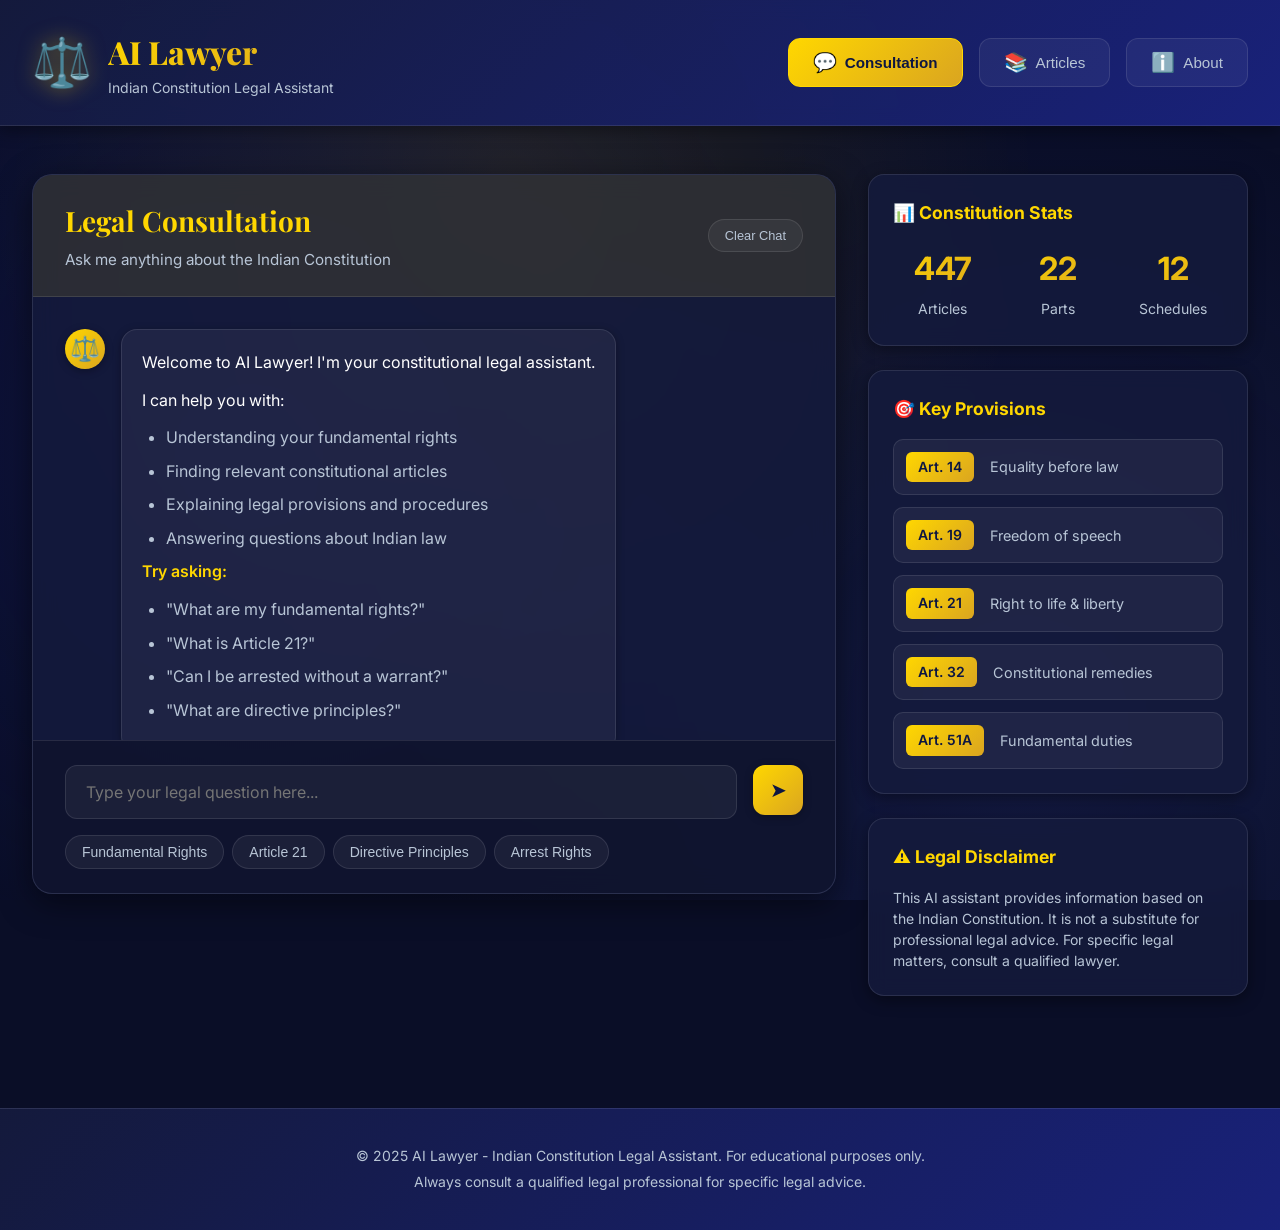
==== docs/index.html @ 5bee1198 "Added files" ====
<!DOCTYPE html>
<html lang="en">

<head>
    <meta charset="UTF-8">
    <meta name="viewport" content="width=device-width, initial-scale=1.0">
    <meta http-equiv="Cache-Control" content="no-cache, no-store, must-revalidate">
    <meta http-equiv="Pragma" content="no-cache">
    <meta http-equiv="Expires" content="0">
    <title>AI Lawyer - Indian Constitution Legal Assistant</title>
    <meta name="description"
        content="AI-powered legal consultation based on the Indian Constitution. Get instant legal advice and explore constitutional provisions.">
    <link rel="preconnect" href="https://fonts.googleapis.com">
    <link rel="preconnect" href="https://fonts.gstatic.com" crossorigin>
    <link
        href="https://fonts.googleapis.com/css2?family=Inter:wght@300;400;500;600;700;800&family=Playfair+Display:wght@600;700;800&display=swap"
        rel="stylesheet">
    <link rel="stylesheet" href="static/style.css">
</head>

<body>
    <!-- Header -->
    <header class="header">
        <div class="container">
            <div class="header-content">
                <div class="logo">
                    <div class="logo-icon">⚖️</div>
                    <div class="logo-text">
                        <h1>AI Lawyer</h1>
                        <p>Indian Constitution Legal Assistant</p>
                    </div>
                </div>
                <nav class="nav">
                    <button class="nav-btn active" data-section="consultation">
                        <span class="icon">💬</span>
                        Consultation
                    </button>
                    <button class="nav-btn" data-section="articles">
                        <span class="icon">📚</span>
                        Articles
                    </button>
                    <button class="nav-btn" data-section="about">
                        <span class="icon">ℹ️</span>
                        About
                    </button>
                </nav>
            </div>
        </div>
    </header>

    <!-- Main Content -->
    <main class="main">
        <div class="container">
            <!-- Consultation Section -->
            <section id="consultation" class="section active">
                <div class="consultation-layout">
                    <!-- Chat Interface -->
                    <div class="chat-container">
                        <div class="chat-header">
                            <div class="chat-header-info">
                                <h2>Legal Consultation</h2>
                                <p>Ask me anything about the Indian Constitution</p>
                            </div>
                            <button id="clearChat" class="quick-btn" style="margin-left: auto; padding: 0.5rem 1rem; font-size: 0.8rem;">Clear Chat</button>
                        </div>

                        <div class="chat-messages" id="chatMessages">
                            <div class="message bot-message">
                                <div class="message-avatar">⚖️</div>
                                <div class="message-content">
                                    <div class="message-text">
                                        <p>Welcome to AI Lawyer! I'm your constitutional legal assistant.</p>
                                        <p>I can help you with:</p>
                                        <ul>
                                            <li>Understanding your fundamental rights</li>
                                            <li>Finding relevant constitutional articles</li>
                                            <li>Explaining legal provisions and procedures</li>
                                            <li>Answering questions about Indian law</li>
                                        </ul>
                                        <p><strong>Try asking:</strong></p>
                                        <ul>
                                            <li>"What are my fundamental rights?"</li>
                                            <li>"What is Article 21?"</li>
                                            <li>"Can I be arrested without a warrant?"</li>
                                            <li>"What are directive principles?"</li>
                                        </ul>
                                    </div>
                                </div>
                            </div>
                        </div>

                        <div class="chat-input-container">
                            <div class="chat-input-wrapper">
                                <textarea id="chatInput" class="chat-input"
                                    placeholder="Type your legal question here..." rows="1"></textarea>
                                <button id="sendBtn" class="send-btn">
                                    <span class="send-icon">➤</span>
                                </button>
                            </div>
                            <div class="quick-questions">
                                <button class="quick-btn" data-question="What are my fundamental rights?">Fundamental
                                    Rights</button>
                                <button class="quick-btn" data-question="What is Article 21?">Article 21</button>
                                <button class="quick-btn" data-question="What are directive principles?">Directive
                                    Principles</button>
                                <button class="quick-btn" data-question="What are my rights if arrested?">Arrest
                                    Rights</button>
                            </div>
                        </div>
                    </div>

                    <!-- Sidebar Info -->
                    <div class="sidebar">
                        <div class="info-card">
                            <h3>📊 Constitution Stats</h3>
                            <div class="stats">
                                <div class="stat-item">
                                    <div class="stat-number">447</div>
                                    <div class="stat-label">Articles</div>
                                </div>
                                <div class="stat-item">
                                    <div class="stat-number">22</div>
                                    <div class="stat-label">Parts</div>
                                </div>
                                <div class="stat-item">
                                    <div class="stat-number">12</div>
                                    <div class="stat-label">Schedules</div>
                                </div>
                            </div>
                        </div>

                        <div class="info-card">
                            <h3>🎯 Key Provisions</h3>
                            <div class="provisions-list">
                                <a href="#" class="provision-item" data-article="14">
                                    <span class="provision-number">Art. 14</span>
                                    <span class="provision-text">Equality before law</span>
                                </a>
                                <a href="#" class="provision-item" data-article="19">
                                    <span class="provision-number">Art. 19</span>
                                    <span class="provision-text">Freedom of speech</span>
                                </a>
                                <a href="#" class="provision-item" data-article="21">
                                    <span class="provision-number">Art. 21</span>
                                    <span class="provision-text">Right to life & liberty</span>
                                </a>
                                <a href="#" class="provision-item" data-article="32">
                                    <span class="provision-number">Art. 32</span>
                                    <span class="provision-text">Constitutional remedies</span>
                                </a>
                                <a href="#" class="provision-item" data-article="51A">
                                    <span class="provision-number">Art. 51A</span>
                                    <span class="provision-text">Fundamental duties</span>
                                </a>
                            </div>
                        </div>

                        <div class="info-card disclaimer-card">
                            <h3>⚠️ Legal Disclaimer</h3>
                            <p>This AI assistant provides information based on the Indian Constitution. It is not a
                                substitute for professional legal advice. For specific legal matters, consult a
                                qualified lawyer.</p>
                        </div>
                    </div>
                </div>
            </section>

            <!-- Articles Section -->
            <section id="articles" class="section">
                <div class="articles-header">
                    <h2>Browse Constitutional Articles</h2>
                    <div class="search-container">
                        <input type="text" id="articleSearch" class="search-input"
                            placeholder="Search articles by number, title, or keyword...">
                        <button class="search-btn">🔍</button>
                    </div>
                </div>

                <div class="parts-grid" id="partsGrid">
                    <!-- Parts will be loaded dynamically -->
                </div>

                <div class="articles-list" id="articlesList">
                    <!-- Articles will be loaded dynamically -->
                </div>
            </section>

            <!-- About Section -->
            <section id="about" class="section">
                <div class="about-content">
                    <h2>About AI Lawyer</h2>

                    <div class="about-card">
                        <h3>🏛️ What is AI Lawyer?</h3>
                        <p>AI Lawyer is an intelligent legal assistant that helps you understand and navigate the Indian
                            Constitution. Built with advanced AI technology, it provides instant access to the
                            articles of the Constitution and offers contextual legal guidance.</p>
                    </div>

                    <div class="about-card">
                        <h3>⚡ Features</h3>
                        <ul class="features-list">
                            <li><strong>AI-Powered Consultation:</strong> Ask legal questions in natural language and
                                get instant, relevant answers based on constitutional provisions.</li>
                            <li><strong>Comprehensive Database:</strong> Access articles of the Indian
                                Constitution, organized by parts and topics.</li>
                            <li><strong>Smart Search:</strong> Find specific articles, rights, and provisions quickly
                                with intelligent keyword matching.</li>
                            <li><strong>Contextual Advice:</strong> Get explanations tailored to your specific legal
                                queries with relevant article citations.</li>
                            <li><strong>User-Friendly Interface:</strong> Modern, intuitive design makes legal research
                                accessible to everyone.</li>
                        </ul>
                    </div>

                    <div class="about-card">
                        <h3>📖 Coverage</h3>
                        <div class="coverage-grid">
                            <div class="coverage-item">
                                <h4>Part III</h4>
                                <p>Fundamental Rights (Articles 12-35)</p>
                            </div>
                            <div class="coverage-item">
                                <h4>Part IV</h4>
                                <p>Directive Principles (Articles 36-51)</p>
                            </div>
                            <div class="coverage-item">
                                <h4>Part IVA</h4>
                                <p>Fundamental Duties (Article 51A)</p>
                            </div>
                            <div class="coverage-item">
                                <h4>Part V</h4>
                                <p>The Union (Articles 52-151)</p>
                            </div>
                            <div class="coverage-item">
                                <h4>All Parts</h4>
                                <p>Complete Constitution Coverage</p>
                            </div>
                            <div class="coverage-item">
                                <h4>Amendments</h4>
                                <p>Including Latest Updates</p>
                            </div>
                        </div>
                    </div>

                    <div class="about-card">
                        <h3>🔒 Privacy & Accuracy</h3>
                        <p>Your queries are processed securely and are not stored. All constitutional text is sourced
                            from official government publications. However, this tool is for informational purposes only
                            and does not constitute legal advice.</p>
                    </div>

                    <div class="about-card tech-stack">
                        <h3>🛠️ Technology Stack</h3>
                        <div class="tech-tags">
                            <span class="tech-tag">HTML5</span>
                            <span class="tech-tag">CSS3</span>
                            <span class="tech-tag">JavaScript</span>
                        </div>
                    </div>
                </div>
            </section>
        </div>
    </main>

    <!-- Footer -->
    <footer class="footer">
        <div class="container">
            <p>&copy; 2025 AI Lawyer - Indian Constitution Legal Assistant. For educational purposes only.</p>
            <p>Always consult a qualified legal professional for specific legal advice.</p>
        </div>
    </footer>

    <!-- Loading Overlay -->
    <div class="loading-overlay" id="loadingOverlay">
        <div class="loading-spinner"></div>
        <p>Processing your query...</p>
    </div>

    <!-- Article Detail Modal -->
    <div class="article-modal" id="articleModal">
        <div class="article-modal-backdrop"></div>
        <div class="article-modal-container">
            <div class="article-modal-header">
                <div class="article-modal-number" id="modalArticleNumber"></div>
                <div class="article-modal-title-section">
                    <h2 class="article-modal-title" id="modalArticleTitle"></h2>
                    <p class="article-modal-part" id="modalArticlePart"></p>
                </div>
                <button class="article-modal-close" id="modalCloseBtn" aria-label="Close modal">
                    <span>✕</span>
                </button>
            </div>
            <div class="article-modal-body">
                <div class="article-modal-text" id="modalArticleText"></div>
            </div>
        </div>
    </div>

    <button id="scrollTopBtn" class="scroll-top-btn" title="Go to top">↑</button>

    <script src="static/script.js"></script>
</body>

</html>
---- docs/static/style.css ----
/* ===== CSS Variables ===== */
:root {
    --primary-color: #1a237e;
    --primary-light: #3949ab;
    --primary-dark: #0d1642;
    --accent-gold: #ffd700;
    --accent-gold-dark: #daa520;
    --bg-dark: #0a0e27;
    --bg-card: #151b3d;
    --bg-card-hover: #1e2651;
    --text-primary: #ffffff;
    --text-secondary: #b8c5d6;
    --text-muted: #7a8ba3;
    --border-color: rgba(255, 255, 255, 0.1);
    --success-color: #4caf50;
    --error-color: #f44336;
    --shadow-sm: 0 2px 8px rgba(0, 0, 0, 0.3);
    --shadow-md: 0 4px 16px rgba(0, 0, 0, 0.4);
    --shadow-lg: 0 8px 32px rgba(0, 0, 0, 0.5);
    --gradient-primary: linear-gradient(135deg, #1a237e 0%, #3949ab 100%);
    --gradient-gold: linear-gradient(135deg, #ffd700 0%, #daa520 100%);
    --gradient-card: linear-gradient(135deg, rgba(21, 27, 61, 0.95) 0%, rgba(26, 35, 126, 0.95) 100%);
}

/* ===== Reset & Base Styles ===== */
* {
    margin: 0;
    padding: 0;
    box-sizing: border-box;
}

body {
    font-family: 'Inter', -apple-system, BlinkMacSystemFont, 'Segoe UI', Roboto, sans-serif;
    background: var(--bg-dark);
    color: var(--text-primary);
    line-height: 1.6;
    overflow-x: hidden;
}

/* Animated background */
body::before {
    content: '';
    position: fixed;
    top: 0;
    left: 0;
    width: 100%;
    height: 100%;
    background:
        radial-gradient(circle at 20% 50%, rgba(26, 35, 126, 0.3) 0%, transparent 50%),
        radial-gradient(circle at 80% 80%, rgba(57, 73, 171, 0.2) 0%, transparent 50%),
        radial-gradient(circle at 40% 20%, rgba(255, 215, 0, 0.1) 0%, transparent 50%);
    z-index: -1;
    animation: backgroundShift 20s ease-in-out infinite;
}

@keyframes backgroundShift {

    0%,
    100% {
        opacity: 1;
        transform: scale(1);
    }

    50% {
        opacity: 0.8;
        transform: scale(1.1);
    }
}

.container {
    max-width: 1400px;
    margin: 0 auto;
    padding: 0 2rem;
}

/* ===== Header ===== */
.header {
    background: var(--gradient-card);
    backdrop-filter: blur(10px);
    border-bottom: 1px solid var(--border-color);
    padding: 1.5rem 0;
    position: sticky;
    top: 0;
    z-index: 100;
    box-shadow: var(--shadow-md);
}

.header-content {
    display: flex;
    justify-content: space-between;
    align-items: center;
    gap: 2rem;
}

.logo {
    display: flex;
    align-items: center;
    gap: 1rem;
}

.logo-icon {
    font-size: 3rem;
    filter: drop-shadow(0 0 10px rgba(255, 215, 0, 0.5));
    animation: pulse 3s ease-in-out infinite;
}

@keyframes pulse {

    0%,
    100% {
        transform: scale(1);
    }

    50% {
        transform: scale(1.1);
    }
}

.logo-text h1 {
    font-family: 'Playfair Display', serif;
    font-size: 2rem;
    font-weight: 800;
    background: var(--gradient-gold);
    -webkit-background-clip: text;
    -webkit-text-fill-color: transparent;
    background-clip: text;
    margin: 0;
}

.logo-text p {
    font-size: 0.875rem;
    color: var(--text-secondary);
    margin: 0;
}

.nav {
    display: flex;
    gap: 1rem;
}

.nav-btn {
    background: rgba(255, 255, 255, 0.05);
    border: 1px solid var(--border-color);
    color: var(--text-secondary);
    padding: 0.75rem 1.5rem;
    border-radius: 12px;
    cursor: pointer;
    font-size: 0.95rem;
    font-weight: 500;
    display: flex;
    align-items: center;
    gap: 0.5rem;
    transition: all 0.3s ease;
}

.nav-btn:hover {
    background: rgba(255, 255, 255, 0.1);
    border-color: var(--accent-gold);
    color: var(--text-primary);
    transform: translateY(-2px);
}

.nav-btn.active {
    background: var(--gradient-gold);
    border-color: var(--accent-gold);
    color: var(--primary-dark);
    font-weight: 600;
}

.nav-btn .icon {
    font-size: 1.2rem;
}

/* ===== Main Content ===== */
.main {
    padding: 3rem 0;
    min-height: calc(100vh - 200px);
}

.section {
    display: none;
    animation: fadeIn 0.5s ease;
}

.section.active {
    display: block;
}

@keyframes fadeIn {
    from {
        opacity: 0;
        transform: translateY(20px);
    }

    to {
        opacity: 1;
        transform: translateY(0);
    }
}

/* ===== Consultation Section ===== */
.consultation-layout {
    display: grid;
    grid-template-columns: 1fr 380px;
    gap: 2rem;
}

.chat-container {
    background: rgba(21, 27, 61, 0.85);
    backdrop-filter: blur(12px);
    border: 1px solid rgba(255, 255, 255, 0.1);
    border-radius: 20px;
    overflow: hidden;
    box-shadow: var(--shadow-lg);
    display: flex;
    flex-direction: column;
    height: calc(100vh - 180px);
}

.chat-header {
    background: rgba(255, 215, 0, 0.1);
    border-bottom: 1px solid var(--border-color);
    padding: 1.5rem 2rem;
    display: flex;
    align-items: center;
}

.chat-header h2 {
    font-family: 'Playfair Display', serif;
    font-size: 1.75rem;
    margin-bottom: 0.25rem;
    color: var(--accent-gold);
}

.chat-header p {
    color: var(--text-secondary);
    font-size: 0.95rem;
}

.chat-messages {
    flex: 1;
    overflow-y: auto;
    padding: 2rem;
    display: flex;
    flex-direction: column;
    gap: 1.5rem;
}

/* Custom scrollbar */
.chat-messages::-webkit-scrollbar {
    width: 8px;
}

.chat-messages::-webkit-scrollbar-track {
    background: rgba(255, 255, 255, 0.05);
}

.chat-messages::-webkit-scrollbar-thumb {
    background: var(--accent-gold);
    border-radius: 4px;
}

.message {
    display: flex;
    gap: 1rem;
    animation: messageSlide 0.4s ease;
}

@keyframes messageSlide {
    from {
        opacity: 0;
        transform: translateX(-20px);
    }

    to {
        opacity: 1;
        transform: translateX(0);
    }
}

.user-message {
    flex-direction: row-reverse;
}

.user-message .message-content {
    background: var(--gradient-primary);
}

.message-avatar {
    width: 40px;
    height: 40px;
    border-radius: 50%;
    background: var(--gradient-gold);
    display: flex;
    align-items: center;
    justify-content: center;
    font-size: 1.5rem;
    flex-shrink: 0;
    box-shadow: var(--shadow-sm);
}

.user-message .message-avatar {
    background: var(--gradient-primary);
}

.message-content {
    background: rgba(255, 255, 255, 0.05);
    border: 1px solid var(--border-color);
    border-radius: 16px;
    padding: 1.25rem;
    max-width: 75%;
    box-shadow: var(--shadow-sm);
}

.message-text {
    color: var(--text-primary);
    line-height: 1.6;
}

.message-text p {
    margin-bottom: 0.75rem;
}

.message-text p:last-child {
    margin-bottom: 0;
}

.message-text ul {
    margin: 0.5rem 0;
    padding-left: 1.5rem;
}

.message-text li {
    margin: 0.5rem 0;
    color: var(--text-secondary);
}

.message-text strong {
    color: var(--accent-gold);
    font-weight: 600;
}

.article-reference {
    background: rgba(255, 215, 0, 0.1);
    border-left: 3px solid var(--accent-gold);
    padding: 1rem;
    margin: 1rem 0;
    border-radius: 8px;
}

.article-reference h4 {
    color: var(--accent-gold);
    margin-bottom: 0.5rem;
    font-size: 1.1rem;
}

.disclaimer {
    background: rgba(244, 67, 54, 0.1);
    border-left: 3px solid var(--error-color);
    padding: 0.75rem 1rem;
    margin-top: 1rem;
    border-radius: 8px;
    font-size: 0.875rem;
    color: var(--text-secondary);
}

.chat-input-container {
    border-top: 1px solid var(--border-color);
    padding: 1.5rem 2rem;
    background: rgba(0, 0, 0, 0.2);
}

.chat-input-wrapper {
    display: flex;
    gap: 1rem;
    margin-bottom: 1rem;
}

.chat-input {
    flex: 1;
    background: rgba(255, 255, 255, 0.05);
    border: 1px solid var(--border-color);
    border-radius: 12px;
    padding: 1rem 1.25rem;
    color: var(--text-primary);
    font-size: 1rem;
    font-family: inherit;
    resize: none;
    max-height: 120px;
    transition: all 0.3s ease;
}

.chat-input:focus {
    outline: none;
    border-color: var(--accent-gold);
    background: rgba(255, 255, 255, 0.08);
    box-shadow: 0 0 0 3px rgba(255, 215, 0, 0.1);
}

.send-btn {
    background: var(--gradient-gold);
    border: none;
    width: 50px;
    height: 50px;
    border-radius: 12px;
    cursor: pointer;
    display: flex;
    align-items: center;
    justify-content: center;
    transition: all 0.3s ease;
    box-shadow: var(--shadow-sm);
}

.send-btn:hover {
    transform: translateY(-2px);
    box-shadow: var(--shadow-md);
}

.send-btn:active {
    transform: translateY(0);
}

.send-icon {
    font-size: 1.25rem;
    color: var(--primary-dark);
}

.quick-questions {
    display: flex;
    flex-wrap: wrap;
    gap: 0.5rem;
}

.quick-btn {
    background: rgba(255, 255, 255, 0.05);
    border: 1px solid var(--border-color);
    color: var(--text-secondary);
    padding: 0.5rem 1rem;
    border-radius: 20px;
    font-size: 0.875rem;
    cursor: pointer;
    transition: all 0.3s ease;
}

.quick-btn:hover {
    background: rgba(255, 215, 0, 0.1);
    border-color: var(--accent-gold);
    color: var(--accent-gold);
}

/* ===== Sidebar ===== */
.sidebar {
    display: flex;
    flex-direction: column;
    gap: 1.5rem;
}

.info-card {
    background: rgba(21, 27, 61, 0.85);
    backdrop-filter: blur(10px);
    border: 1px solid rgba(255, 255, 255, 0.1);
    border-radius: 16px;
    padding: 1.5rem;
    box-shadow: var(--shadow-md);
    transition: all 0.3s ease;
}

.info-card:hover {
    transform: translateY(-4px);
    box-shadow: var(--shadow-lg);
}

.info-card h3 {
    font-size: 1.1rem;
    margin-bottom: 1rem;
    color: var(--accent-gold);
    display: flex;
    align-items: center;
    gap: 0.5rem;
}

.stats {
    display: grid;
    grid-template-columns: repeat(3, 1fr);
    gap: 1rem;
}

.stat-item {
    text-align: center;
}

.stat-number {
    font-size: 2rem;
    font-weight: 700;
    background: var(--gradient-gold);
    -webkit-background-clip: text;
    -webkit-text-fill-color: transparent;
    background-clip: text;
}

.stat-label {
    font-size: 0.875rem;
    color: var(--text-secondary);
    margin-top: 0.25rem;
}

.provisions-list {
    display: flex;
    flex-direction: column;
    gap: 0.75rem;
}

.provision-item {
    display: flex;
    align-items: center;
    gap: 1rem;
    padding: 0.75rem;
    background: rgba(255, 255, 255, 0.05);
    border: 1px solid var(--border-color);
    border-radius: 10px;
    text-decoration: none;
    transition: all 0.3s ease;
}

.provision-item:hover {
    background: rgba(255, 215, 0, 0.1);
    border-color: var(--accent-gold);
    transform: translateX(5px);
}

.provision-number {
    background: var(--gradient-gold);
    color: var(--primary-dark);
    padding: 0.25rem 0.75rem;
    border-radius: 6px;
    font-weight: 600;
    font-size: 0.875rem;
    white-space: nowrap;
}

.provision-text {
    color: var(--text-secondary);
    font-size: 0.9rem;
}

.disclaimer-card p {
    color: var(--text-secondary);
    font-size: 0.875rem;
    line-height: 1.5;
}

/* ===== Articles Section ===== */
.articles-header {
    margin-bottom: 2rem;
}

.articles-header h2 {
    font-family: 'Playfair Display', serif;
    font-size: 2.5rem;
    margin-bottom: 1.5rem;
    background: var(--gradient-gold);
    -webkit-background-clip: text;
    -webkit-text-fill-color: transparent;
    background-clip: text;
}

.search-container {
    display: flex;
    gap: 1rem;
    max-width: 600px;
}

.search-input {
    flex: 1;
    background: rgba(255, 255, 255, 0.05);
    border: 1px solid var(--border-color);
    border-radius: 12px;
    padding: 1rem 1.5rem;
    color: var(--text-primary);
    font-size: 1rem;
    transition: all 0.3s ease;
}

.search-input:focus {
    outline: none;
    border-color: var(--accent-gold);
    background: rgba(255, 255, 255, 0.08);
    box-shadow: 0 0 0 3px rgba(255, 215, 0, 0.1);
}

.search-btn {
    background: var(--gradient-gold);
    border: none;
    padding: 1rem 1.5rem;
    border-radius: 12px;
    cursor: pointer;
    font-size: 1.25rem;
    transition: all 0.3s ease;
}

.search-btn:hover {
    transform: translateY(-2px);
    box-shadow: var(--shadow-md);
}

.parts-grid {
    display: grid;
    grid-template-columns: repeat(auto-fill, minmax(280px, 1fr));
    gap: 1.5rem;
    margin-bottom: 3rem;
}

.part-card {
    background: var(--gradient-card);
    border: 1px solid var(--border-color);
    border-radius: 16px;
    padding: 1.5rem;
    cursor: pointer;
    transition: all 0.3s ease;
    box-shadow: var(--shadow-md);
}

.part-card:hover {
    transform: translateY(-5px);
    box-shadow: var(--shadow-lg);
    border-color: var(--accent-gold);
}

.part-number {
    font-size: 2rem;
    font-weight: 700;
    background: var(--gradient-gold);
    -webkit-background-clip: text;
    -webkit-text-fill-color: transparent;
    background-clip: text;
    margin-bottom: 0.5rem;
}

.part-title {
    font-size: 1.1rem;
    font-weight: 600;
    color: var(--text-primary);
    margin-bottom: 0.5rem;
}

.part-count {
    font-size: 0.875rem;
    color: var(--text-secondary);
}

.articles-list {
    display: flex;
    flex-direction: column;
    gap: 1.5rem;
}

.article-card {
    background: rgba(21, 27, 61, 0.85);
    backdrop-filter: blur(10px);
    border: 1px solid rgba(255, 255, 255, 0.1);
    border-radius: 16px;
    padding: 2rem;
    box-shadow: var(--shadow-md);
    transition: all 0.3s ease;
}

.article-card:hover {
    transform: translateY(-3px);
    box-shadow: var(--shadow-lg);
    border-color: var(--accent-gold);
}

.article-header {
    display: flex;
    align-items: flex-start;
    gap: 1.5rem;
    margin-bottom: 1rem;
}

.article-number-badge {
    background: var(--gradient-gold);
    color: var(--primary-dark);
    padding: 0.5rem 1rem;
    border-radius: 10px;
    font-weight: 700;
    font-size: 1.1rem;
    white-space: nowrap;
}

.article-title-section {
    flex: 1;
}

.article-title {
    font-size: 1.3rem;
    font-weight: 600;
    color: var(--text-primary);
    margin-bottom: 0.5rem;
}

.article-part {
    font-size: 0.875rem;
    color: var(--text-secondary);
}

.article-text {
    color: var(--text-secondary);
    line-height: 1.8;
    margin-top: 1rem;
}

/* ===== About Section ===== */
.about-content {
    max-width: 900px;
    margin: 0 auto;
}

.about-content h2 {
    font-family: 'Playfair Display', serif;
    font-size: 2.5rem;
    margin-bottom: 2rem;
    background: var(--gradient-gold);
    -webkit-background-clip: text;
    -webkit-text-fill-color: transparent;
    background-clip: text;
    text-align: center;
}

.about-card {
    background: var(--gradient-card);
    border: 1px solid var(--border-color);
    border-radius: 16px;
    padding: 2rem;
    margin-bottom: 2rem;
    box-shadow: var(--shadow-md);
}

.about-card h3 {
    font-size: 1.5rem;
    margin-bottom: 1rem;
    color: var(--accent-gold);
}

.about-card p {
    color: var(--text-secondary);
    line-height: 1.8;
    margin-bottom: 1rem;
}

.about-card p:last-child {
    margin-bottom: 0;
}

.features-list {
    list-style: none;
    padding: 0;
}

.features-list li {
    padding: 1rem;
    margin-bottom: 1rem;
    background: rgba(255, 255, 255, 0.05);
    border-left: 3px solid var(--accent-gold);
    border-radius: 8px;
    color: var(--text-secondary);
    line-height: 1.6;
}

.features-list li:last-child {
    margin-bottom: 0;
}

.coverage-grid {
    display: grid;
    grid-template-columns: repeat(auto-fit, minmax(200px, 1fr));
    gap: 1rem;
    margin-top: 1rem;
}

.coverage-item {
    background: rgba(255, 255, 255, 0.05);
    border: 1px solid var(--border-color);
    border-radius: 12px;
    padding: 1.5rem;
    text-align: center;
    transition: all 0.3s ease;
}

.coverage-item:hover {
    background: rgba(255, 215, 0, 0.1);
    border-color: var(--accent-gold);
    transform: translateY(-3px);
}

.coverage-item h4 {
    color: var(--accent-gold);
    font-size: 1.2rem;
    margin-bottom: 0.5rem;
}

.coverage-item p {
    color: var(--text-secondary);
    font-size: 0.9rem;
    margin: 0;
}

.tech-stack {
    margin-top: 0;
}

.tech-tags {
    display: flex;
    flex-wrap: wrap;
    gap: 0.75rem;
    margin-top: 1rem;
}

.tech-tag {
    background: var(--gradient-primary);
    color: var(--text-primary);
    padding: 0.5rem 1rem;
    border-radius: 20px;
    font-size: 0.875rem;
    font-weight: 500;
}

/* ===== Footer ===== */
.footer {
    background: var(--gradient-card);
    border-top: 1px solid var(--border-color);
    padding: 2rem 0;
    text-align: center;
    margin-top: 4rem;
}

.footer p {
    color: var(--text-secondary);
    font-size: 0.875rem;
    margin: 0.25rem 0;
}

/* ===== Loading Overlay ===== */
.loading-overlay {
    position: fixed;
    top: 0;
    left: 0;
    width: 100%;
    height: 100%;
    background: rgba(10, 14, 39, 0.95);
    display: none;
    align-items: center;
    justify-content: center;
    flex-direction: column;
    gap: 1rem;
    z-index: 1000;
}

.loading-overlay.active {
    display: flex;
}

.loading-spinner {
    width: 60px;
    height: 60px;
    border: 4px solid rgba(255, 215, 0, 0.2);
    border-top-color: var(--accent-gold);
    border-radius: 50%;
    animation: spin 1s linear infinite;
}

@keyframes spin {
    to {
        transform: rotate(360deg);
    }
}

.loading-overlay p {
    color: var(--text-secondary);
    font-size: 1.1rem;
}

/* ===== Scroll Top Button ===== */
.scroll-top-btn {
    position: fixed;
    bottom: 30px;
    right: 30px;
    width: 50px;
    height: 50px;
    background: var(--gradient-gold);
    color: var(--primary-dark);
    border: none;
    border-radius: 50%;
    font-size: 1.5rem;
    font-weight: bold;
    cursor: pointer;
    box-shadow: var(--shadow-lg);
    display: none;
    align-items: center;
    justify-content: center;
    z-index: 999;
    transition: all 0.3s ease;
}

.scroll-top-btn:hover {
    transform: translateY(-5px);
    box-shadow: 0 0 20px rgba(255, 215, 0, 0.4);
}

.copy-btn {
    background: rgba(255, 255, 255, 0.1);
    border: 1px solid var(--border-color);
    color: var(--accent-gold);
    padding: 4px 8px;
    border-radius: 4px;
    font-size: 0.7rem;
    cursor: pointer;
    margin-left: 10px;
    transition: all 0.2s ease;
}

.copy-btn:hover {
    background: var(--accent-gold);
    color: var(--primary-dark);
}

/* ===== Responsive Design ===== */
@media (max-width: 1024px) {
    .consultation-layout {
        grid-template-columns: 1fr;
    }

    .sidebar {
        display: grid;
        grid-template-columns: repeat(auto-fit, minmax(250px, 1fr));
        gap: 1.5rem;
    }
}

@media (max-width: 768px) {
    .container {
        padding: 0 1rem;
    }

    .header-content {
        flex-direction: column;
        gap: 1rem;
    }

    .nav {
        width: 100%;
        justify-content: center;
    }

    .nav-btn {
        flex: 1;
        justify-content: center;
        padding: 0.75rem 1rem;
        font-size: 0.875rem;
    }

    .logo-text h1 {
        font-size: 1.5rem;
    }

    .chat-container {
        height: calc(100vh - 300px);
    }

    .message-content {
        max-width: 85%;
    }

    .parts-grid {
        grid-template-columns: 1fr;
    }

    .stats {
        grid-template-columns: repeat(3, 1fr);
    }
}

@media (max-width: 480px) {
    .logo-icon {
        font-size: 2rem;
    }

    .logo-text h1 {
        font-size: 1.25rem;
    }

    .nav-btn .icon {
        font-size: 1rem;
    }

    .chat-header h2 {
        font-size: 1.5rem;
    }

    .about-content h2,
    .articles-header h2 {
        font-size: 2rem;
    }
}

/* ===== Article Detail Modal ===== */
.article-modal {
    position: fixed;
    top: 0;
    left: 0;
    width: 100%;
    height: 100%;
    z-index: 2000;
    display: none;
    align-items: center;
    justify-content: center;
    padding: 2rem;
}

.article-modal.active {
    display: flex;
    animation: modalFadeIn 0.3s ease;
}

.article-modal-backdrop {
    position: absolute;
    top: 0;
    left: 0;
    width: 100%;
    height: 100%;
    background: rgba(10, 14, 39, 0.95);
    backdrop-filter: blur(8px);
    cursor: pointer;
}

.article-modal-container {
    position: relative;
    max-width: 900px;
    width: 100%;
    max-height: 85vh;
    background: rgba(21, 27, 61, 0.95);
    backdrop-filter: blur(15px);
    border: 1px solid rgba(255, 255, 255, 0.1);
    border-radius: 24px;
    box-shadow: var(--shadow-lg);
    display: flex;
    flex-direction: column;
    overflow: hidden;
    animation: modalSlideIn 0.4s cubic-bezier(0.34, 1.56, 0.64, 1);
}

@keyframes modalFadeIn {
    from {
        opacity: 0;
    }

    to {
        opacity: 1;
    }
}

@keyframes modalSlideIn {
    from {
        opacity: 0;
        transform: translateY(30px) scale(0.95);
    }

    to {
        opacity: 1;
        transform: translateY(0) scale(1);
    }
}

.article-modal-header {
    display: flex;
    align-items: flex-start;
    gap: 1.5rem;
    padding: 2rem;
    background: rgba(255, 215, 0, 0.1);
    border-bottom: 1px solid var(--border-color);
}

.article-modal-number {
    background: var(--gradient-gold);
    color: var(--primary-dark);
    padding: 0.75rem 1.25rem;
    border-radius: 12px;
    font-weight: 700;
    font-size: 1.25rem;
    white-space: nowrap;
    box-shadow: var(--shadow-sm);
}

.article-modal-title-section {
    flex: 1;
}

.article-modal-title {
    font-family: 'Playfair Display', serif;
    font-size: 1.75rem;
    font-weight: 700;
    color: var(--text-primary);
    margin: 0 0 0.5rem 0;
    line-height: 1.3;
}

.article-modal-part {
    color: var(--text-secondary);
    font-size: 0.95rem;
    margin: 0;
}

.article-modal-close {
    background: rgba(255, 255, 255, 0.1);
    border: 1px solid var(--border-color);
    width: 40px;
    height: 40px;
    border-radius: 10px;
    cursor: pointer;
    display: flex;
    align-items: center;
    justify-content: center;
    transition: all 0.3s ease;
    flex-shrink: 0;
}

.article-modal-close:hover {
    background: var(--accent-gold);
    border-color: var(--accent-gold);
    transform: rotate(90deg);
}

.article-modal-close span {
    font-size: 1.5rem;
    color: var(--text-primary);
    font-weight: 300;
    line-height: 1;
}

.article-modal-close:hover span {
    color: var(--primary-dark);
}

.article-modal-body {
    flex: 1;
    overflow-y: auto;
    padding: 2rem;
}

.article-modal-body::-webkit-scrollbar {
    width: 8px;
}

.article-modal-body::-webkit-scrollbar-track {
    background: rgba(255, 255, 255, 0.05);
}

.article-modal-body::-webkit-scrollbar-thumb {
    background: var(--accent-gold);
    border-radius: 4px;
}

.article-modal-text {
    color: var(--text-secondary);
    font-size: 1.05rem;
    line-height: 1.8;
    white-space: pre-wrap;
}

.article-modal-text p {
    margin-bottom: 1rem;
}

.article-modal-text p:last-child {
    margin-bottom: 0;
}
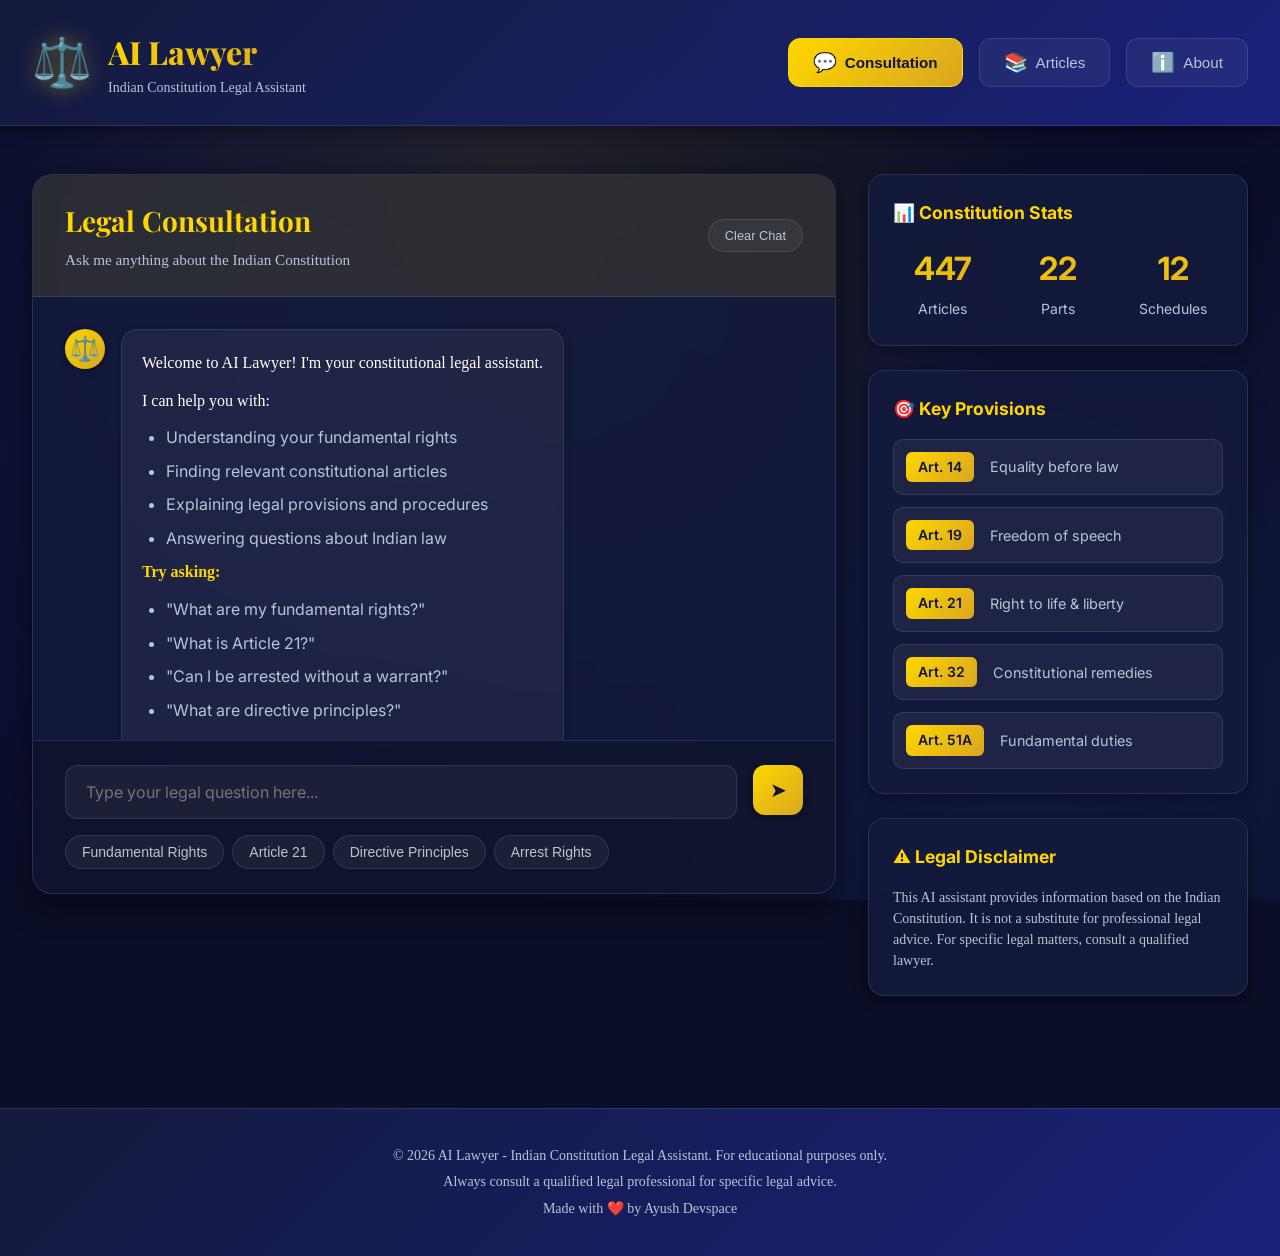
==== commit e05bd009: "Modified Files and changed the UI and Logic of the Web app" ====
--- a/docs/index.html
+++ b/docs/index.html
@@ -264,10 +264,11 @@
     </main>
 
     <!-- Footer -->
-    <footer class="footer">
+    <footer style="color: #ffff;" class="footer">
         <div class="container">
-            <p>&copy; 2025 AI Lawyer - Indian Constitution Legal Assistant. For educational purposes only.</p>
+            <p>&copy; 2026 AI Lawyer - Indian Constitution Legal Assistant. For educational purposes only.</p>
             <p>Always consult a qualified legal professional for specific legal advice.</p>
+            <p>Made with ❤️ by <a href="https://ayush-devspace5.web.app">Ayush Devspace</a></p>
         </div>
     </footer>
 
--- a/docs/static/style.css
+++ b/docs/static/style.css
@@ -72,6 +72,9 @@
     margin: 0 auto;
     padding: 0 2rem;
 }
+.container p {
+    font-family: "Baloo Bhai";
+}
 
 /* ===== Header ===== */
 .header {
@@ -1172,4 +1175,8 @@
 
 .article-modal-text p:last-child {
     margin-bottom: 0;
+}
+.container a {
+    text-decoration: none;
+    color : var(--text-secondary);
 }
